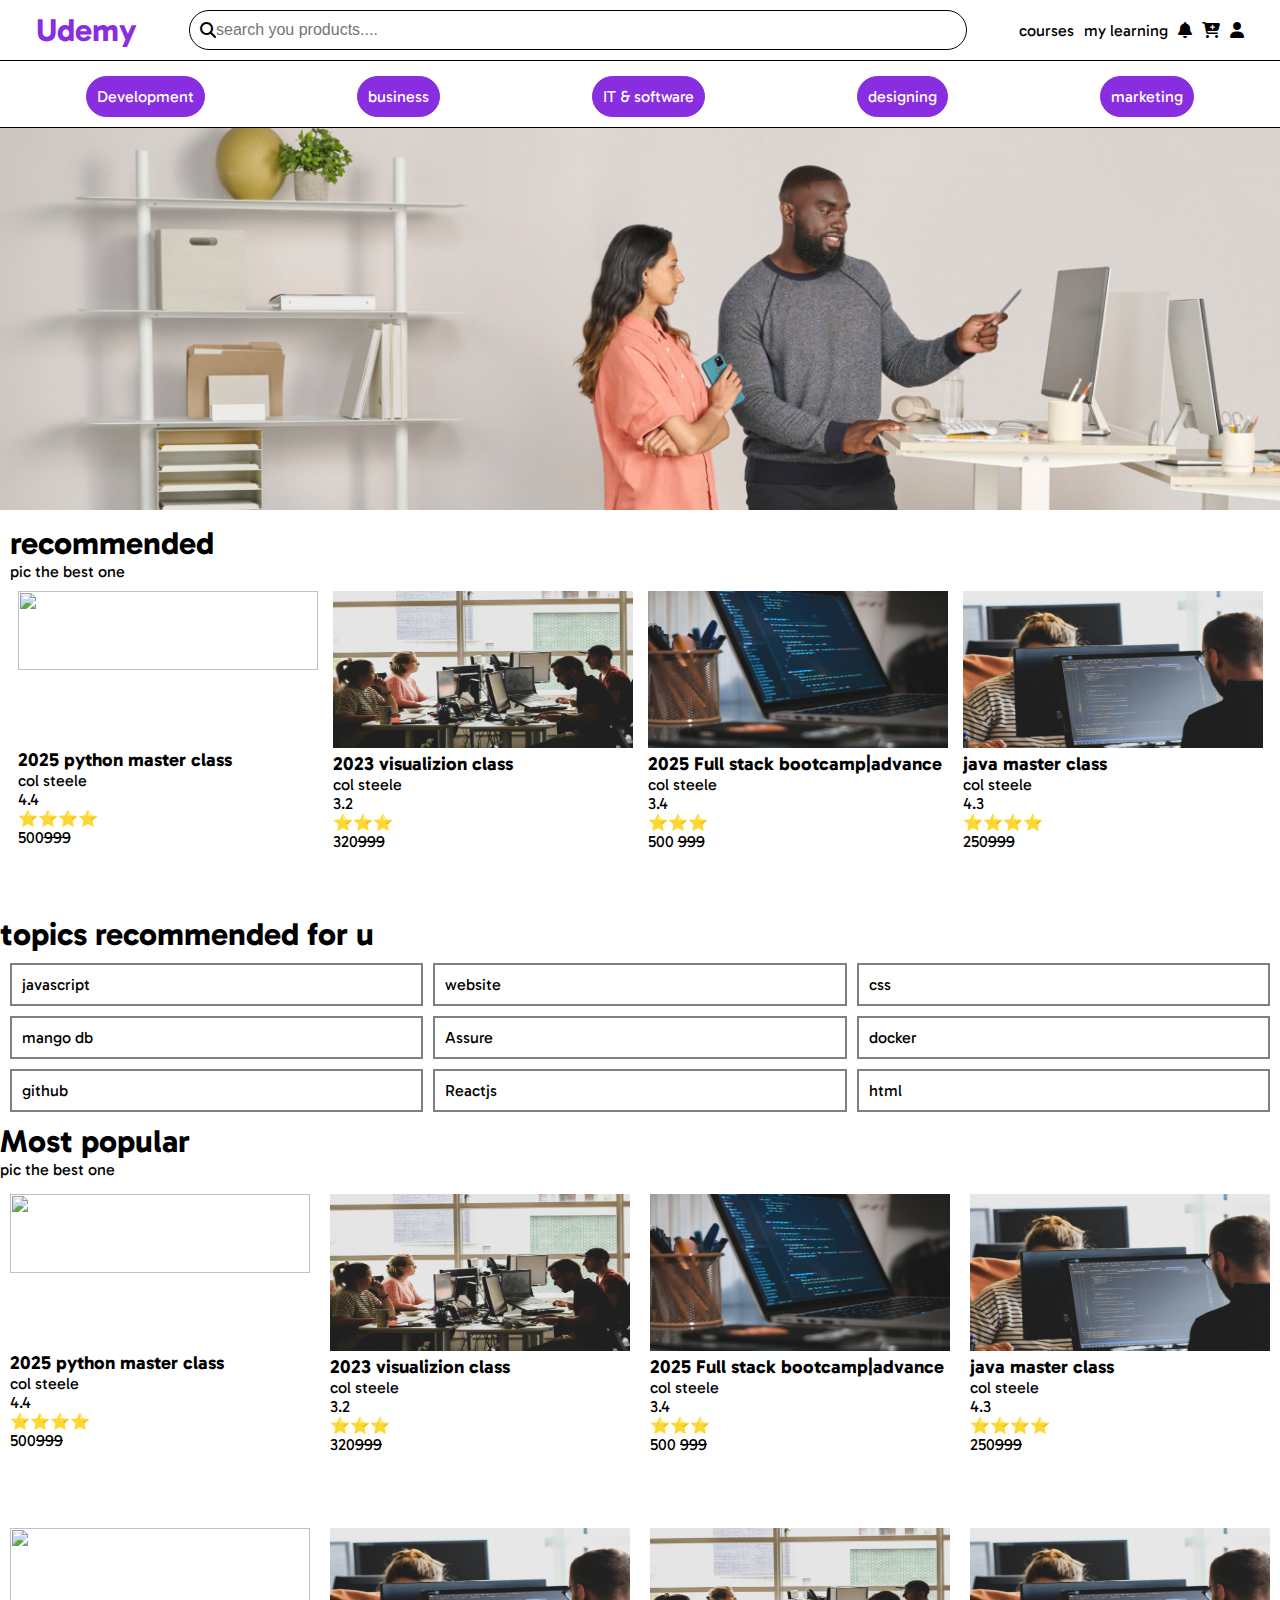
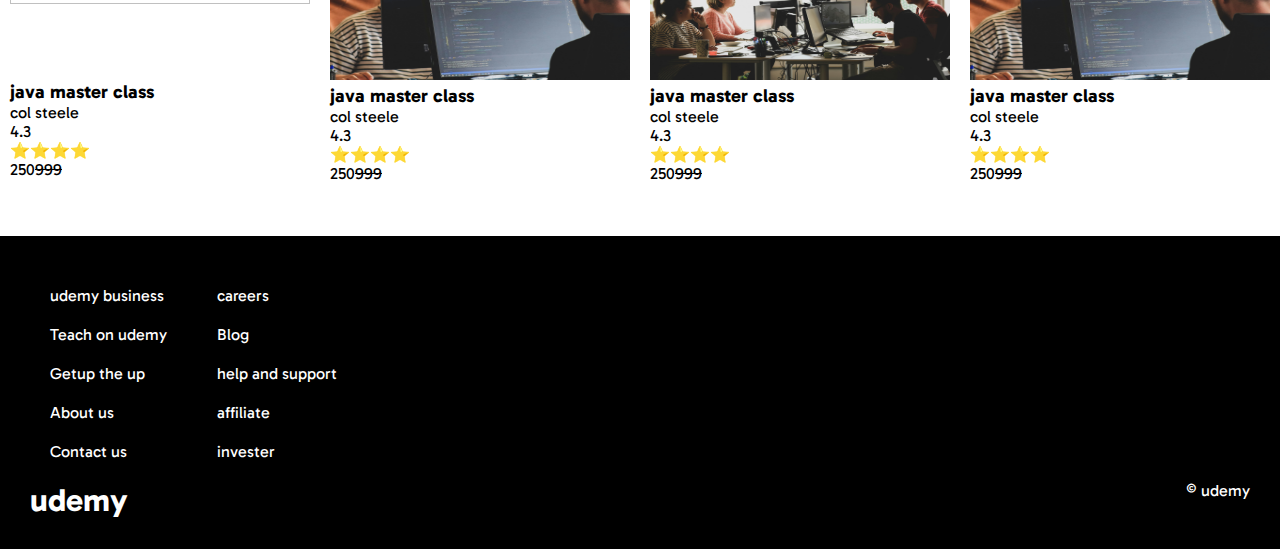
==== index.html @ 1c921326 "index fil spelling correction" ====
<!DOCTYPE html>
<html lang="en">

<head>
    <meta charset="UTF-8">
    <meta name="viewport" content="width=device-width, initial-scale=1.0">
    <!-- external  google font link -->
    <link rel="preconnect" href="https://fonts.googleapis.com">
    <link rel="preconnect" href="https://fonts.gstatic.com" crossorigin>
    <link
        href="https://fonts.googleapis.com/css2?family=Gabarito&family=Poppins:ital,wght@0,100;0,200;0,300;0,400;0,500;0,600;0,700;0,800;0,900;1,100;1,200;1,300;1,400;1,500;1,600;1,700;1,800;1,900&display=swap"
        rel="stylesheet">
    <!-- internal css link -->
    <link rel="stylesheet" href="style.css">
    <!-- font awesom cdn link -->
    <link rel="stylesheet"
        href="https://cdnjs.cloudflare.com/ajax/libs/font-awesome/6.7.2/css/all.min.css" integrity="sha512-Evv84Mr4kqVGRNSgIGL/F/aIDqQb7xQ2vcrdIwxfjThSH8CSR7PBEakCr51Ck+w+/U6swU2Im1vVX0SVk9ABhg=="
       crossorigin="anonymous" referrerpolicy="no-referrer"/>
    <title>Udemy-clone</title>
</head>

<body>
    <!-- navbar -->
    <div class="navbar">
        <div class="navbar__s1">
            <h1 class="navbar__s1__header">Udemy</h1>
        </div>
        <div class="navbar__s2">
            <i class="fa-solid fa-magnifying-glass"></i>
            <input type="text" placeholder="search you products....">

        </div>
        <div class="navbar__s3">
            <p>courses</p>
            <div class="mylearning">
                <P>my learning</P>
                <div class="mylearning__popup">
                    <p>you did not purchasing anything yet</p>
                </div>
            </div>
            
            <i class="fa-solid fa-bell"></i>
            <i class="fa-solid fa-cart-plus"></i>
            <i class="fa-solid fa-user"></i></div>


    </div>
    <!-- categories -->
     <div class="categories">
        <p>Development</p>
        <p>business</p>
        <p>IT & software</p>
        <p>designing</p>
        <p>marketing</p>
     </div>
     <!-- sales image -->
      <div class="u-image">
        <img src="./image/udemy.jpg">
        <div class="u-image__popup">
            <h3>udemy Flash course! to save</h3>
            <p>Get the course for just 499.just one to save</p>
        </div>
      </div>
      <!-- recommended -->
       <div class="recommended">
        <h1 class="recommended__title">recommended</h1>
        <p >pic the best one</p>
        <div  class="recommended__container">
            
            <div class="courses-card">
                <img src="./image/m8.jpg">
                <h3>2025 python master class</h3>
                <p>col steele</p>
                <p>4.4</p>⭐⭐⭐⭐
                <p>500<del>999</del></p>
            </div>
            <div class="courses-card">
                <img src="./image/m9.jpg">
                <h3>2023 visualizion class</h3>
                <p>col steele</p>
                <p>3.2</p>⭐⭐⭐
                <p>320<del>999</del></p>
            </div>
            <div class="courses-card">
                <img src="./image/im6.jpg">
                <h3>2025 Full stack bootcamp|advance</h3>
                <p>col steele</p>
                <p>3.4</p>⭐⭐⭐
                <p>500 <del>999</del></p>
            </div>
            <div class="courses-card">
                <img src="./image/im7.jpg">
                <h3>java master class</h3>
                <p>col steele</p>
                <p>4.3</p>⭐⭐⭐⭐
                <p>250<del>999</del></p>
            </div>
        </div>
       </div>
       <!-- topics -->
        <div class="topics">
            <h1  class="topics__title">topics recommended for u</h1>
            <div class="topics__container">
                <p>javascript</p>
                <p>website</p>
                <p>css</p>
                <p>mango db</p>
                <p>Assure</p>
                <p>docker</p>
                <p>github</p>
                <p>Reactjs</p>
                <p>html</p>

            </div>
        </div>

<!-- popular -->
 <div class="popular">
    <h1 class="popular__title">Most popular</h1>
    <p> pic the best one</p>
    <div class="popular__container">
    <div class="courses-card">
        <img src="./image/m8.jpg">
        <h3>2025 python master class</h3>
        <p>col steele</p>
        <p>4.4</p>⭐⭐⭐⭐
        <p>500<del>999</del></p>
    </div> <div class="courses-card">
        <img src="./image/m9.jpg">
        <h3>2023 visualizion class</h3>
        <p>col steele</p>
        <p>3.2</p>⭐⭐⭐
        <p>320<del>999</del></p>
    </div>
    <div class="courses-card">
        <img src="./image/im6.jpg">
        <h3>2025 Full stack bootcamp|advance</h3>
        <p>col steele</p>
        <p>3.4</p>⭐⭐⭐
        <p>500 <del>999</del></p>
    </div>
    
    <div class="courses-card">
        <img src="./image/im7.jpg">
        <h3>java master class</h3>
        <p>col steele</p>
        <p>4.3</p>⭐⭐⭐⭐
        <p>250<del>999</del></p>
    </div>
    <div class="courses-card">
        <img src="./image/m8.jpg">
        <h3>java master class</h3>
        <p>col steele</p>
        <p>4.3</p>⭐⭐⭐⭐
        <p>250<del>999</del></p>
    </div>
    <div class="courses-card">
        <img src="./image/im7.jpg">
        <h3>java master class</h3>
        <p>col steele</p>
        <p>4.3</p>⭐⭐⭐⭐
        <p>250<del>999</del></p>
    </div>
    <div class="courses-card">
        <img src="./image/m9.jpg">
        <h3>java master class</h3>
        <p>col steele</p>
        <p>4.3</p>⭐⭐⭐⭐
        <p>250<del>999</del></p>
    </div>
    <div class="courses-card">
        <img src="./image/im7.jpg">
        <h3>java master class</h3>
        <p>col steele</p>
        <p>4.3</p>⭐⭐⭐⭐
        <p>250<del>999</del></p>
    </div>
    
</div> 
 </div>
 


<!-- footer -->
 <div class="footer">
    <div class="footer__one">
        <div class="footer__one__s1">
        <p>udemy business</p>
        <p>Teach on udemy</p>
        <p>Getup the up</p>
        <p>About us</p>
        <p>Contact  us</p>
        </div>
        <div class="footer__one__s2">
            <p>careers</p>
            <p>Blog</p>
            <p>help and support</p>
            <p>affiliate</p>
    
            <p>invester</p>
        </div>

    </div>
    
    <div class="footer__two">
        <h1>udemy</h1>
        <p>&copy; udemy</p>
    </div>
 </div>










      
</body>

</html>
---- style.css ----
*{
    margin: 0;
    padding: 0;
}
body{
    font-family:Gabarito,sans-serif;
    
}
.navbar{
    padding: 10px;
    display: flex;
    justify-content: space-around;
border-bottom: solid black 1px;
align-items: center;
position: sticky;
top:0px;
background-color:white;
z-index:1;


}
.navbar__s1__header{
    color: #892DE1;
}
.navbar__s2{
    border: solid black 1px;
    padding:10px;
    border-radius: 30px;
    width:60%;
    display: flex;
    align-items: center;
    

}
.navbar__s2 input{
    width:60%;
    font-size: 16px;
    border: none;
    gap:10px

}
.navbar__s2 input:focus{
outline:none;
}
.navbar__s3{
    display:flex;
    gap:10px;
    align-items: center;
}

/* categories */
.categories{
    display: flex;
    justify-content: space-around;
    padding:10px;
    border-bottom: solid black 1px;
}
.categories p{
    background-color: #892DE1;
    margin-top: 5px;
    padding:10px;
    border-radius: 30px;
    color: white;
    border:solid 1px #892DE1;
    cursor:pointer;


}
.categories p:hover{
    background-color:transparent;
    color:#892DE1;
}
/* sales image */
.u-image{
    position: relative;
}
.u-image img    {
    width:100%;
    
    
}
.u-image__popup{
    border: solid 1px black;
    padding-top:20px;
    padding-left: 10px;
    background-color:white;
    width:300px;
    
    position: absolute;
    top:150px;
    left:200px;
    animation-name:popup;
    animation-duration:2s;
    opacity:0;
    animation-fill-mode:forwards;
}
@keyframes popup{
    0%{
        transform:scale(0);
        opacity:0
    }
    100%{
        transform:scale(1);
        opacity:1
    }
}
/* mylearning popup */
.mylearning{
    position: relative;
    cursor: pointer;
}
.mylearning__popup{
    border: solid 1px black;
    background-color: white;
    width:100%;
    position: absolute;
    padding:5px ;
    top:150%;
    display: none;
    
}
.mylearning:hover .mylearning__popup{
    display: block;
}
/* card */
.courses-card{
    width:300px;
    padding-top:10px;
}
.courses-card img {
height:50%;
width:100%;
}
.recommended{
    padding:10px;
    

}
.recommended__container{
    display: flex;
    justify-content: space-around;
    
   
}
.topics__container{
    display: flex;
    flex-wrap: wrap;
    padding: 10px;
    gap:10px

}
.topics__container p{
    border:solid gray 2px;
    padding:10px;
    flex-grow: 1;
    flex-basis: 25%
}
/* .popular__card{
    width: 20%;
}
.poupular__card img{
width:25%;
} */
 .popualar{
padding:10px;
 }
 .popular__container{
    display: flex;
    justify-content: space-around;
    flex-wrap: wrap;
    
  
 }
 .popular__container .courses-card{
    margin:5px;
 }

 /* footer */
 .footer{
    background-color: black;
    padding:30px;
    color: white;
 }
 .footer__one{
    display: flex;
    gap:10px
 }
 .footer__two{
    display: flex;
    justify-content: space-between;
    text-align: center;
    
 }
 .footer__one p{
margin:20px;
 }
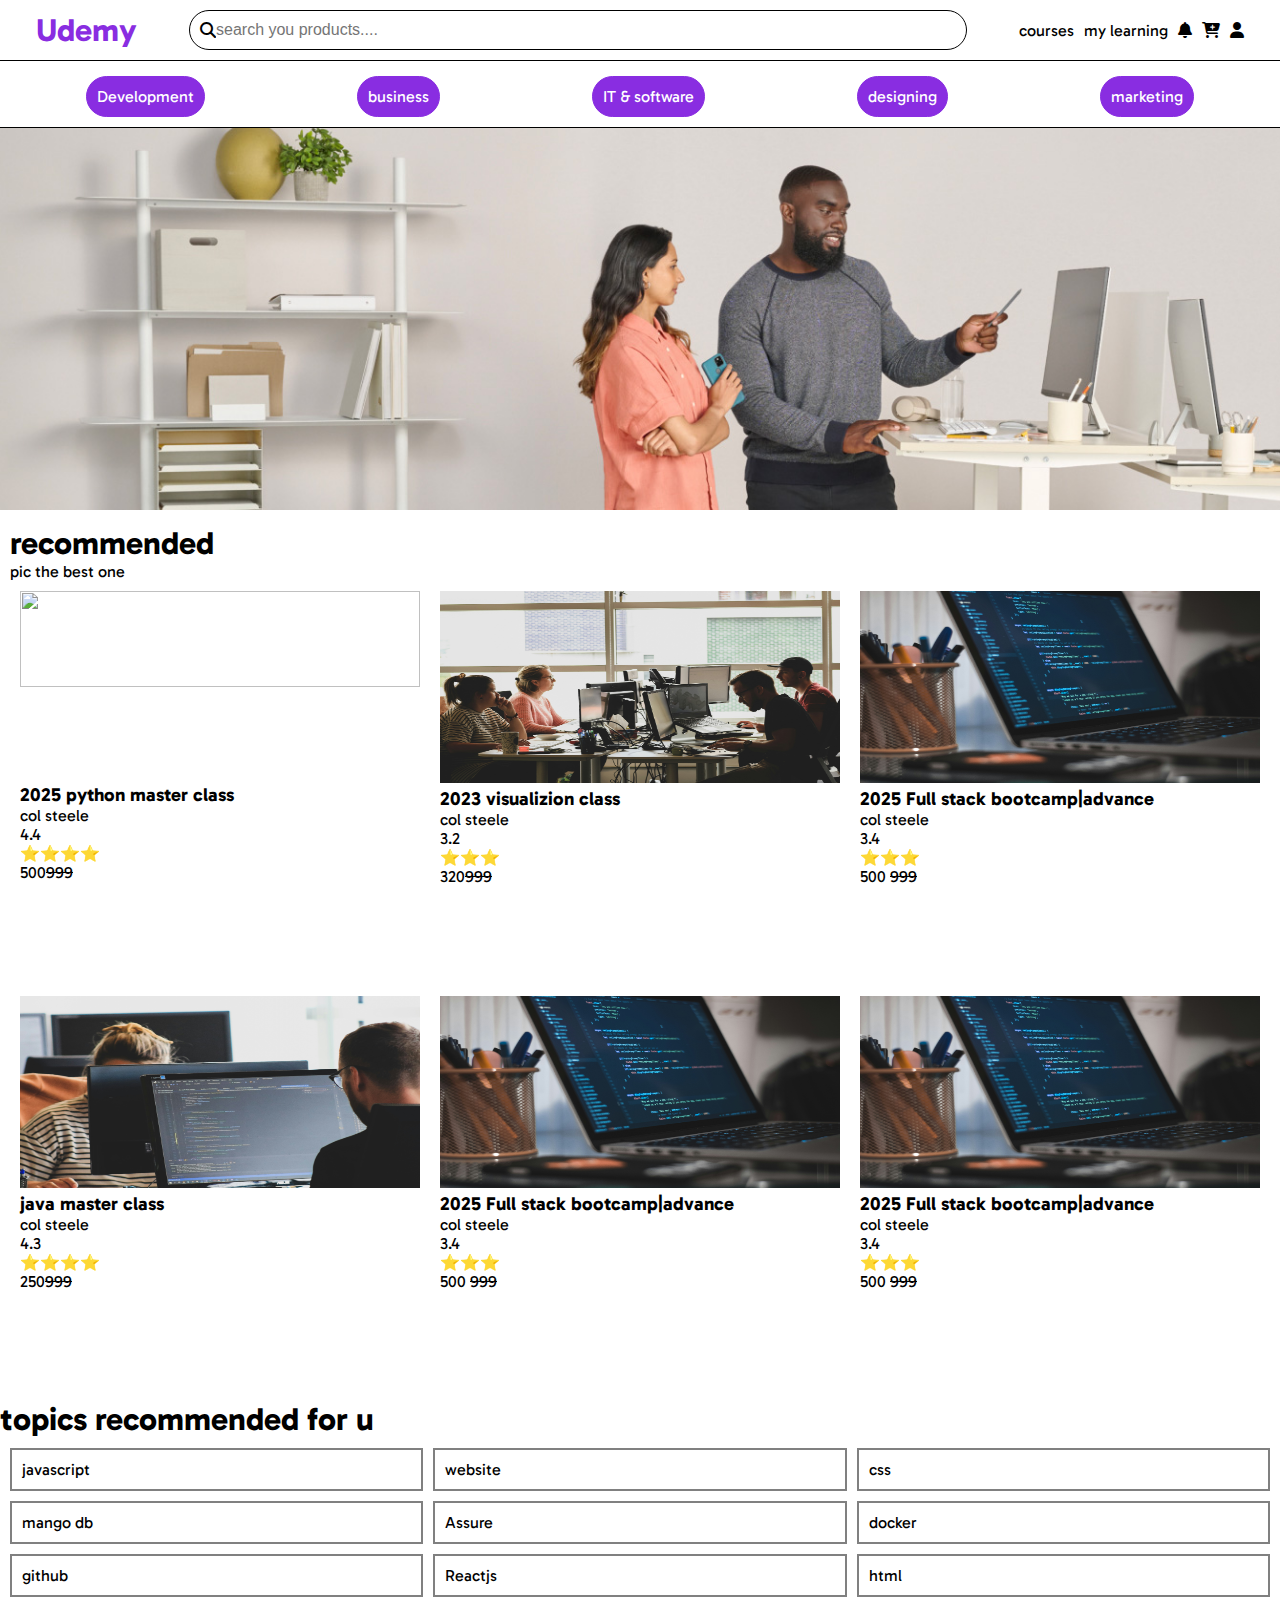
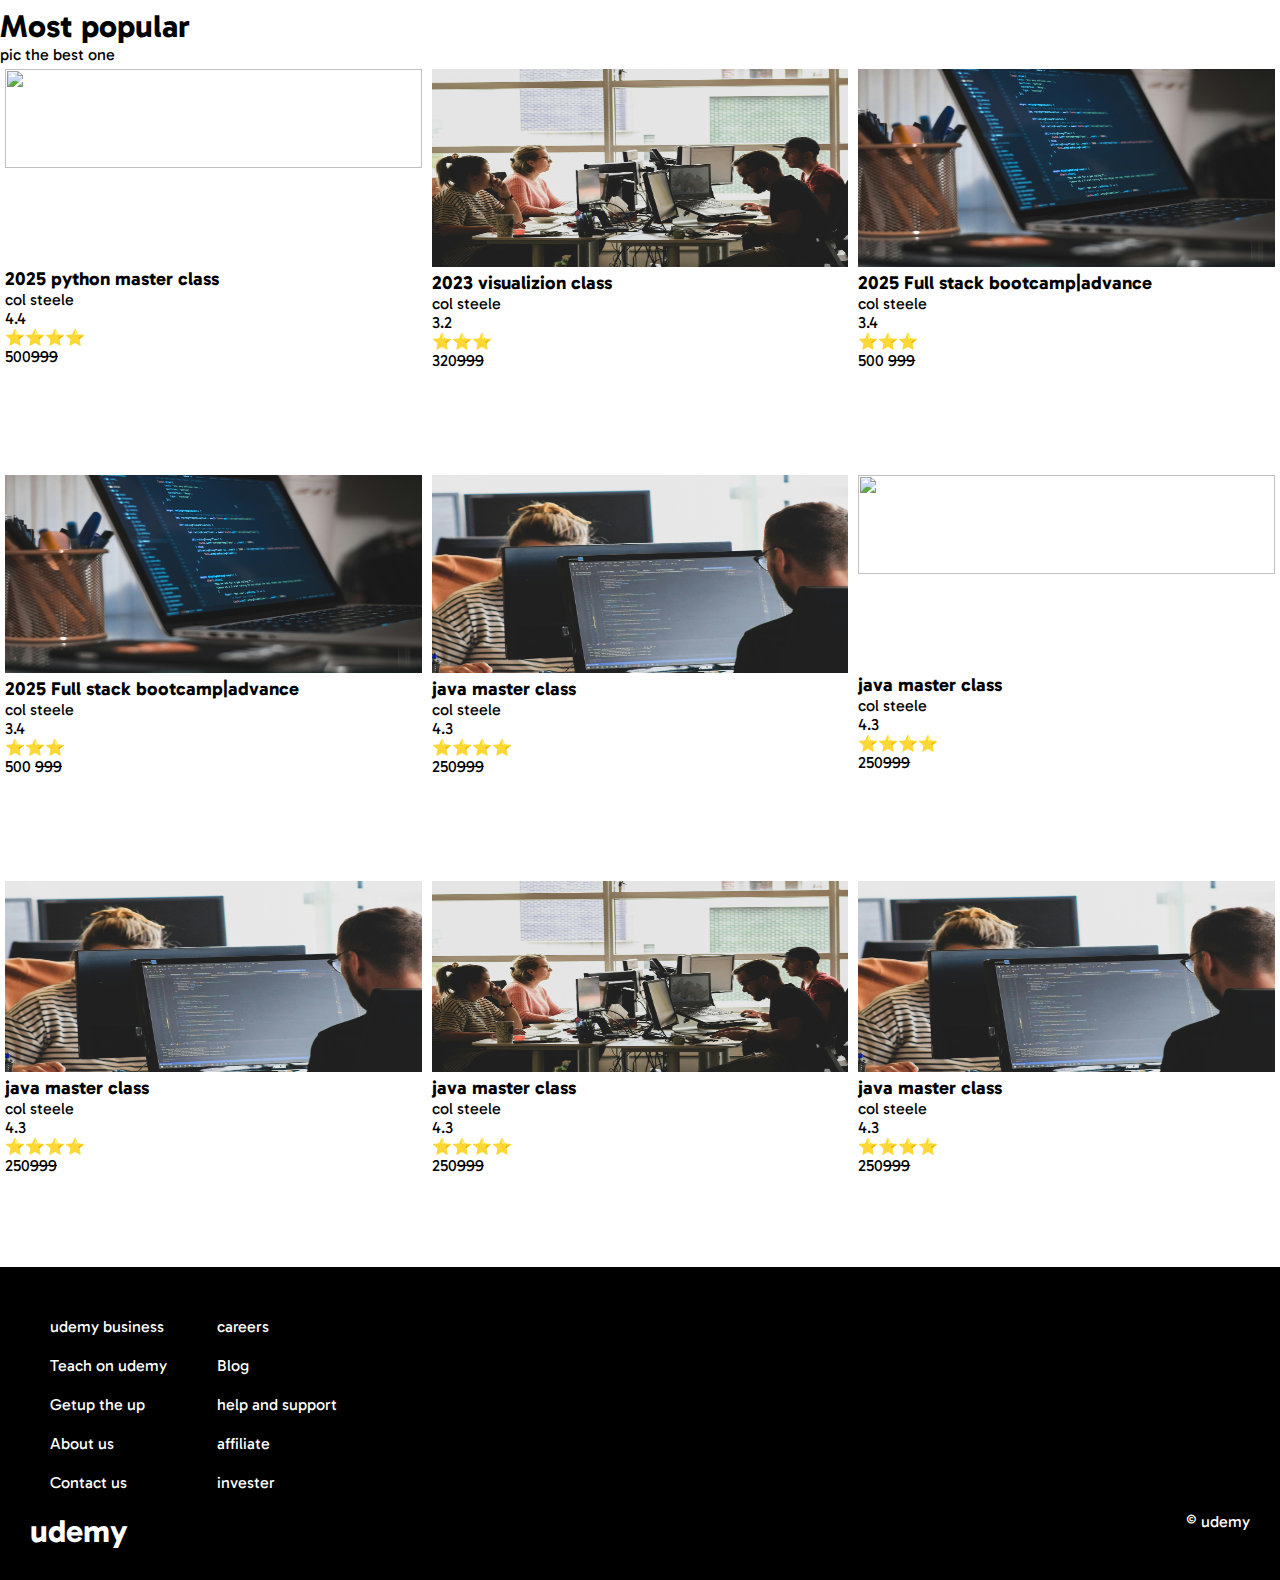
==== commit fa730426: "adding query" ====
--- a/index.html
+++ b/index.html
@@ -13,9 +13,9 @@
     <!-- internal css link -->
     <link rel="stylesheet" href="style.css">
     <!-- font awesom cdn link -->
-    <link rel="stylesheet"
-        href="https://cdnjs.cloudflare.com/ajax/libs/font-awesome/6.7.2/css/all.min.css" integrity="sha512-Evv84Mr4kqVGRNSgIGL/F/aIDqQb7xQ2vcrdIwxfjThSH8CSR7PBEakCr51Ck+w+/U6swU2Im1vVX0SVk9ABhg=="
-       crossorigin="anonymous" referrerpolicy="no-referrer"/>
+    <link rel="stylesheet" href="https://cdnjs.cloudflare.com/ajax/libs/font-awesome/6.7.2/css/all.min.css"
+        integrity="sha512-Evv84Mr4kqVGRNSgIGL/F/aIDqQb7xQ2vcrdIwxfjThSH8CSR7PBEakCr51Ck+w+/U6swU2Im1vVX0SVk9ABhg=="
+        crossorigin="anonymous" referrerpolicy="no-referrer" />
     <title>Udemy-clone</title>
 </head>
 
@@ -38,35 +38,38 @@
                     <p>you did not purchasing anything yet</p>
                 </div>
             </div>
-            
+
             <i class="fa-solid fa-bell"></i>
             <i class="fa-solid fa-cart-plus"></i>
-            <i class="fa-solid fa-user"></i></div>
-
-
+            <i class="fa-solid fa-user"></i>
+        </div>
+<!-- mobile view max-width only -->
+        <div class="navbar__s4">
+            <i class="fa-solid fa-bars"></i>
+        </div>
     </div>
     <!-- categories -->
-     <div class="categories">
+    <div class="categories">
         <p>Development</p>
         <p>business</p>
         <p>IT & software</p>
         <p>designing</p>
         <p>marketing</p>
-     </div>
-     <!-- sales image -->
-      <div class="u-image">
+    </div>
+    <!-- sales image -->
+    <div class="u-image">
         <img src="./image/udemy.jpg">
         <div class="u-image__popup">
             <h3>udemy Flash course! to save</h3>
             <p>Get the course for just 499.just one to save</p>
         </div>
-      </div>
-      <!-- recommended -->
-       <div class="recommended">
+    </div>
+    <!-- recommended -->
+    <div class="recommended">
         <h1 class="recommended__title">recommended</h1>
-        <p >pic the best one</p>
-        <div  class="recommended__container">
-            
+        <p>pic the best one</p>
+        <div class="recommended__container">
+
             <div class="courses-card">
                 <img src="./image/m8.jpg">
                 <h3>2025 python master class</h3>
@@ -95,129 +98,151 @@
                 <p>4.3</p>⭐⭐⭐⭐
                 <p>250<del>999</del></p>
             </div>
-        </div>
-       </div>
-       <!-- topics -->
-        <div class="topics">
-            <h1  class="topics__title">topics recommended for u</h1>
-            <div class="topics__container">
-                <p>javascript</p>
-                <p>website</p>
-                <p>css</p>
-                <p>mango db</p>
-                <p>Assure</p>
-                <p>docker</p>
-                <p>github</p>
-                <p>Reactjs</p>
-                <p>html</p>
-
-            </div>
-        </div>
-
-<!-- popular -->
- <div class="popular">
-    <h1 class="popular__title">Most popular</h1>
-    <p> pic the best one</p>
-    <div class="popular__container">
-    <div class="courses-card">
-        <img src="./image/m8.jpg">
-        <h3>2025 python master class</h3>
-        <p>col steele</p>
-        <p>4.4</p>⭐⭐⭐⭐
-        <p>500<del>999</del></p>
-    </div> <div class="courses-card">
-        <img src="./image/m9.jpg">
-        <h3>2023 visualizion class</h3>
-        <p>col steele</p>
-        <p>3.2</p>⭐⭐⭐
-        <p>320<del>999</del></p>
-    </div>
-    <div class="courses-card">
-        <img src="./image/im6.jpg">
-        <h3>2025 Full stack bootcamp|advance</h3>
-        <p>col steele</p>
-        <p>3.4</p>⭐⭐⭐
-        <p>500 <del>999</del></p>
-    </div>
-    
-    <div class="courses-card">
-        <img src="./image/im7.jpg">
-        <h3>java master class</h3>
-        <p>col steele</p>
-        <p>4.3</p>⭐⭐⭐⭐
-        <p>250<del>999</del></p>
-    </div>
-    <div class="courses-card">
-        <img src="./image/m8.jpg">
-        <h3>java master class</h3>
-        <p>col steele</p>
-        <p>4.3</p>⭐⭐⭐⭐
-        <p>250<del>999</del></p>
-    </div>
-    <div class="courses-card">
-        <img src="./image/im7.jpg">
-        <h3>java master class</h3>
-        <p>col steele</p>
-        <p>4.3</p>⭐⭐⭐⭐
-        <p>250<del>999</del></p>
-    </div>
-    <div class="courses-card">
-        <img src="./image/m9.jpg">
-        <h3>java master class</h3>
-        <p>col steele</p>
-        <p>4.3</p>⭐⭐⭐⭐
-        <p>250<del>999</del></p>
-    </div>
-    <div class="courses-card">
-        <img src="./image/im7.jpg">
-        <h3>java master class</h3>
-        <p>col steele</p>
-        <p>4.3</p>⭐⭐⭐⭐
-        <p>250<del>999</del></p>
-    </div>
-    
-</div> 
- </div>
- 
-
-
-<!-- footer -->
- <div class="footer">
-    <div class="footer__one">
-        <div class="footer__one__s1">
-        <p>udemy business</p>
-        <p>Teach on udemy</p>
-        <p>Getup the up</p>
-        <p>About us</p>
-        <p>Contact  us</p>
-        </div>
-        <div class="footer__one__s2">
-            <p>careers</p>
-            <p>Blog</p>
-            <p>help and support</p>
-            <p>affiliate</p>
-    
-            <p>invester</p>
-        </div>
-
-    </div>
-    
-    <div class="footer__two">
-        <h1>udemy</h1>
-        <p>&copy; udemy</p>
-    </div>
- </div>
-
-
-
-
-
-
-
-
-
-
-      
+            <div class="courses-card">
+                <img src="./image/im6.jpg">
+                <h3>2025 Full stack bootcamp|advance</h3>
+                <p>col steele</p>
+                <p>3.4</p>⭐⭐⭐
+                <p>500 <del>999</del></p>
+            </div>
+            <div class="courses-card">
+                <img src="./image/im6.jpg">
+                <h3>2025 Full stack bootcamp|advance</h3>
+                <p>col steele</p>
+                <p>3.4</p>⭐⭐⭐
+                <p>500 <del>999</del></p>
+            </div>
+        </div>
+    </div>
+    <!-- topics -->
+    <div class="topics">
+        <h1 class="topics__title">topics recommended for u</h1>
+        <div class="topics__container">
+            <p>javascript</p>
+            <p>website</p>
+            <p>css</p>
+            <p>mango db</p>
+            <p>Assure</p>
+            <p>docker</p>
+            <p>github</p>
+            <p>Reactjs</p>
+            <p>html</p>
+
+        </div>
+    </div>
+
+    <!-- popular -->
+    <div class="popular">
+        <h1 class="popular__title">Most popular</h1>
+        <p> pic the best one</p>
+        <div class="popular__container">
+            <div class="courses-card">
+                <img src="./image/m8.jpg">
+                <h3>2025 python master class</h3>
+                <p>col steele</p>
+                <p>4.4</p>⭐⭐⭐⭐
+                <p>500<del>999</del></p>
+            </div>
+            <div class="courses-card">
+                <img src="./image/m9.jpg">
+                <h3>2023 visualizion class</h3>
+                <p>col steele</p>
+                <p>3.2</p>⭐⭐⭐
+                <p>320<del>999</del></p>
+            </div>
+            <div class="courses-card">
+                <img src="./image/im6.jpg">
+                <h3>2025 Full stack bootcamp|advance</h3>
+                <p>col steele</p>
+                <p>3.4</p>⭐⭐⭐
+                <p>500 <del>999</del></p>
+            </div>
+            <div class="courses-card">
+                <img src="./image/im6.jpg">
+                <h3>2025 Full stack bootcamp|advance</h3>
+                <p>col steele</p>
+                <p>3.4</p>⭐⭐⭐
+                <p>500 <del>999</del></p>
+            </div>
+
+            <div class="courses-card">
+                <img src="./image/im7.jpg">
+                <h3>java master class</h3>
+                <p>col steele</p>
+                <p>4.3</p>⭐⭐⭐⭐
+                <p>250<del>999</del></p>
+            </div>
+            <div class="courses-card">
+                <img src="./image/m8.jpg">
+                <h3>java master class</h3>
+                <p>col steele</p>
+                <p>4.3</p>⭐⭐⭐⭐
+                <p>250<del>999</del></p>
+            </div>
+            <div class="courses-card">
+                <img src="./image/im7.jpg">
+                <h3>java master class</h3>
+                <p>col steele</p>
+                <p>4.3</p>⭐⭐⭐⭐
+                <p>250<del>999</del></p>
+            </div>
+            <div class="courses-card">
+                <img src="./image/m9.jpg">
+                <h3>java master class</h3>
+                <p>col steele</p>
+                <p>4.3</p>⭐⭐⭐⭐
+                <p>250<del>999</del></p>
+            </div>
+            <div class="courses-card">
+                <img src="./image/im7.jpg">
+                <h3>java master class</h3>
+                <p>col steele</p>
+                <p>4.3</p>⭐⭐⭐⭐
+                <p>250<del>999</del></p>
+            </div>
+
+        </div>
+    </div>
+
+
+
+    <!-- footer -->
+    <div class="footer">
+        <div class="footer__one">
+            <div class="footer__one__s1">
+                <p>udemy business</p>
+                <p>Teach on udemy</p>
+                <p>Getup the up</p>
+                <p>About us</p>
+                <p>Contact us</p>
+            </div>
+            <div class="footer__one__s2">
+                <p>careers</p>
+                <p>Blog</p>
+                <p>help and support</p>
+                <p>affiliate</p>
+
+                <p>invester</p>
+            </div>
+
+        </div>
+
+        <div class="footer__two">
+            <h1>udemy</h1>
+            <p>&copy; udemy</p>
+        </div>
+    </div>
+
+
+
+
+
+
+
+
+
+
+
 </body>
 
 </html>--- a/style.css
+++ b/style.css
@@ -47,6 +47,9 @@
     gap:10px;
     align-items: center;
 }
+.navbar__s4{
+    display:none;
+}
 
 /* categories */
 .categories{
@@ -81,14 +84,14 @@
 }
 .u-image__popup{
     border: solid 1px black;
-    padding-top:20px;
+    padding:5px;
     padding-left: 10px;
     background-color:white;
-    width:300px;
+    width:30%;
     
     position: absolute;
-    top:150px;
-    left:200px;
+    top:25%;
+    left:10%;
     animation-name:popup;
     animation-duration:2s;
     opacity:0;
@@ -119,13 +122,16 @@
     display: none;
     
 }
+/* my learning popup is shown when hovered mylearning  */
 .mylearning:hover .mylearning__popup{
     display: block;
 }
 /* card */
 .courses-card{
-    width:300px;
-    padding-top:10px;
+    flex-grow:1;
+    flex-basis:30%;
+    margin:10px;
+    
 }
 .courses-card img {
 height:50%;
@@ -140,6 +146,7 @@
     display: flex;
     justify-content: space-around;
     
+    flex-wrap: wrap;
    
 }
 .topics__container{
@@ -194,7 +201,34 @@
  .footer__one p{
 margin:20px;
  }
- 
-
-
-
+ /* responsive web  using to mq */
+
+@media screen and (max-width:800px) {
+    body{
+        font-size:10px;
+    }
+}
+@media screen and (max-width:600px) {
+    .courses-card{
+        flex-grow:1;
+        flex-basis:35%;
+    }
+    .categories{
+        display:none;
+    }
+    .navbar__s3,.navbar__s2{
+        display:none;
+    }
+    .u-image__popup{
+        position: absolute;
+        top:100px;
+        left: 50px;
+        padding-top:0px;
+    }
+    
+    .navbar__s4{
+        display: block;
+    }
+    
+}
+
